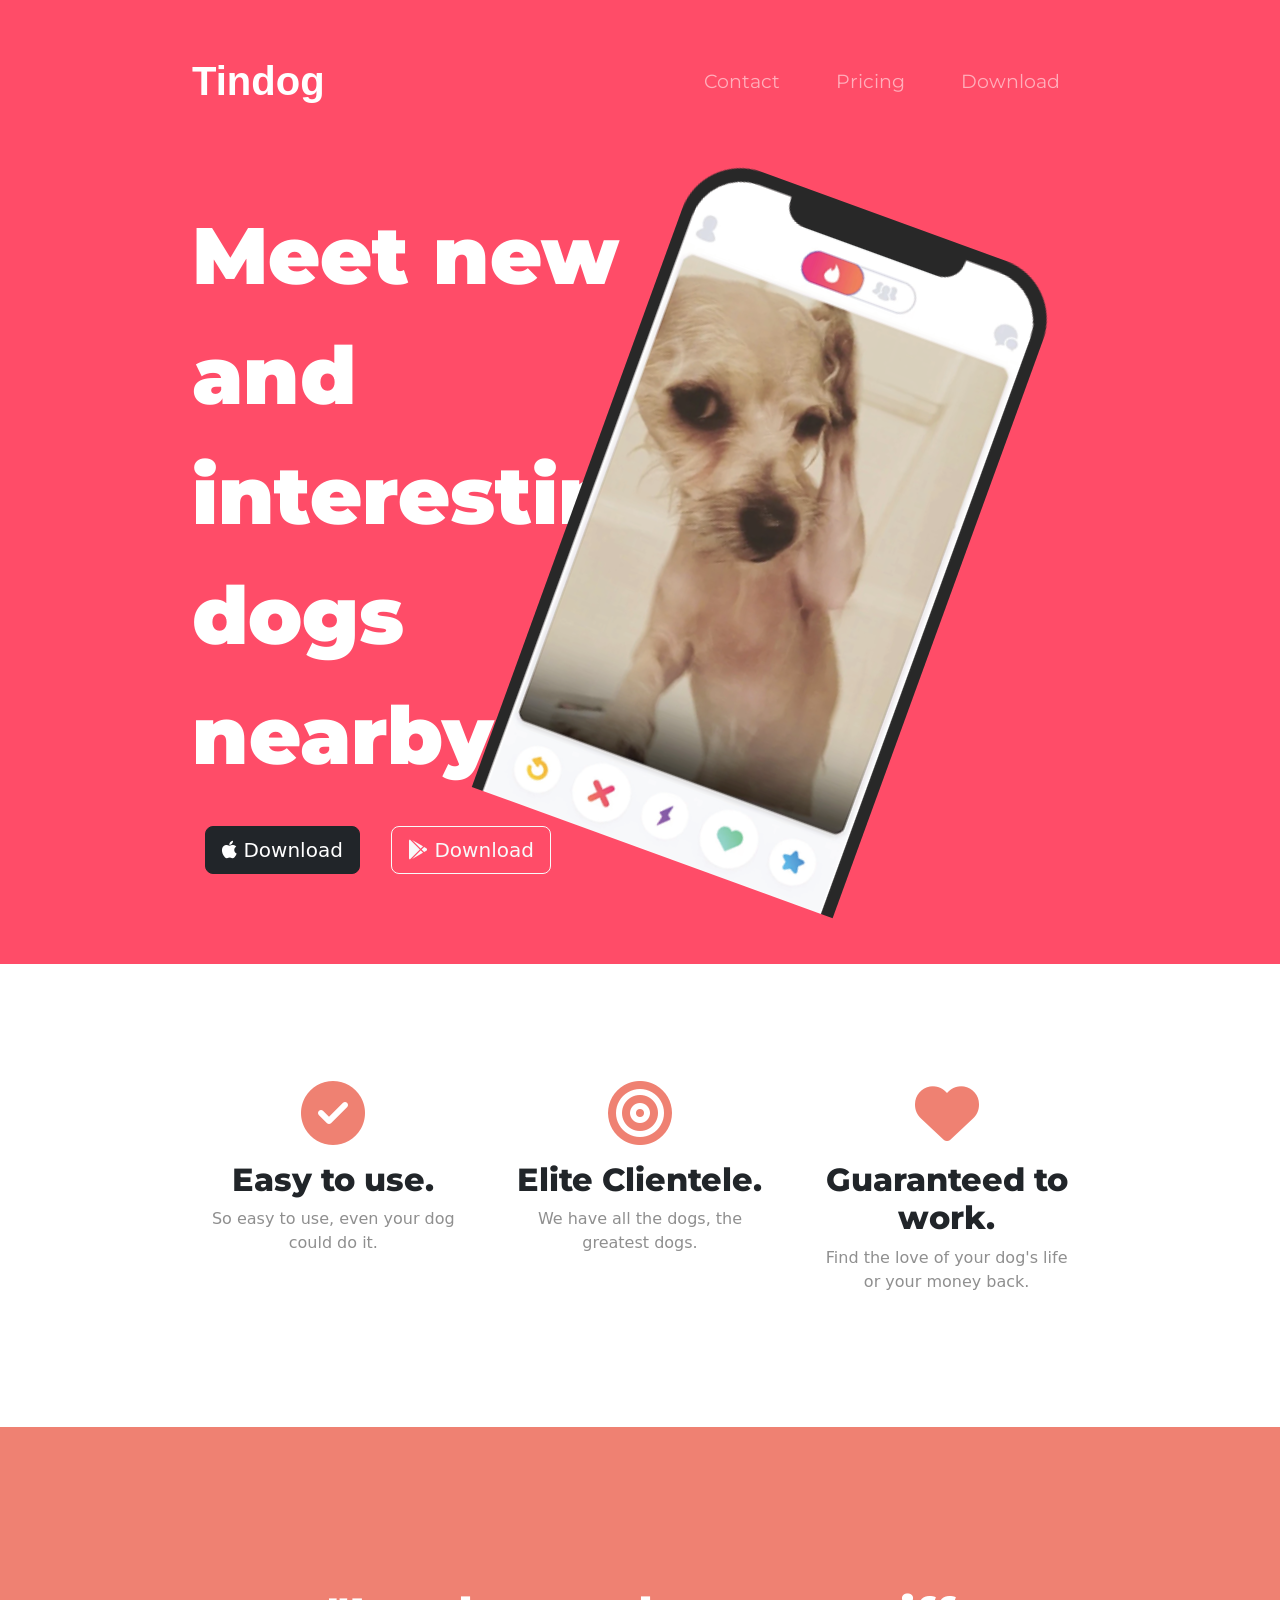
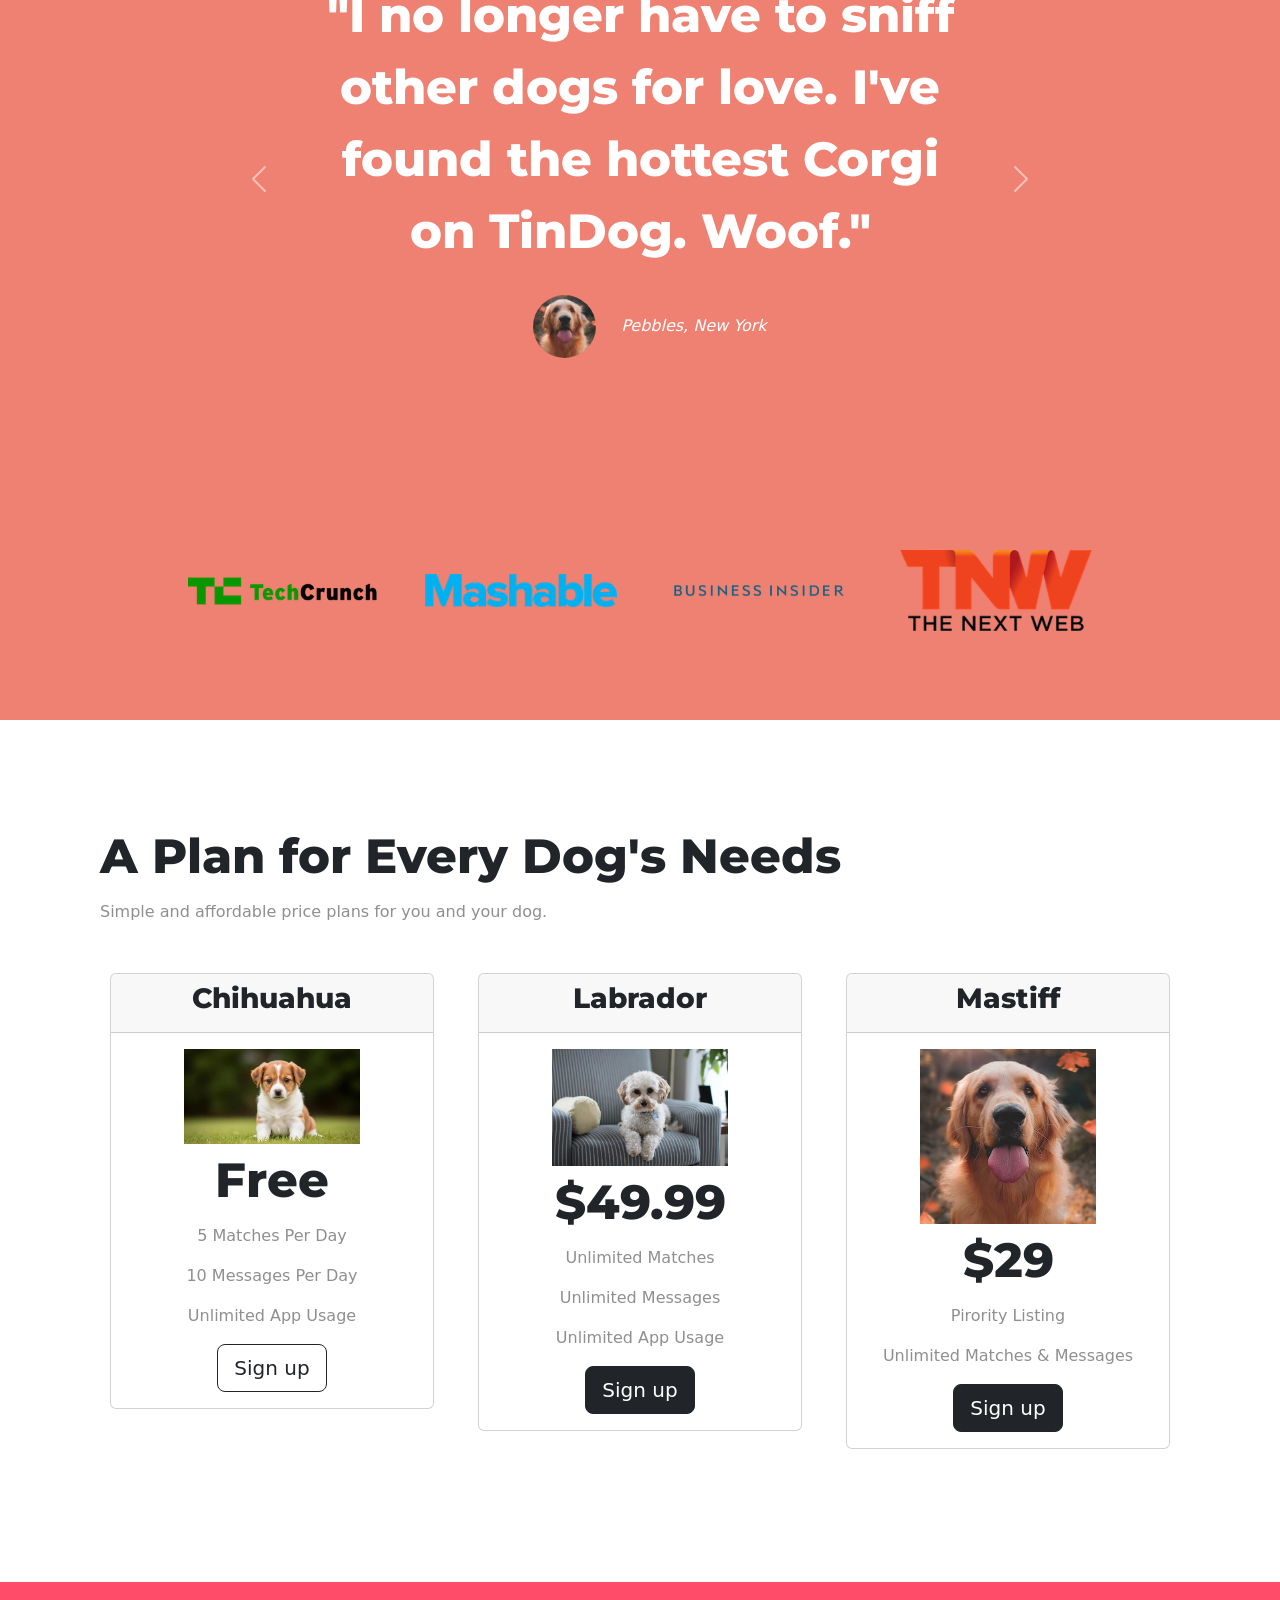
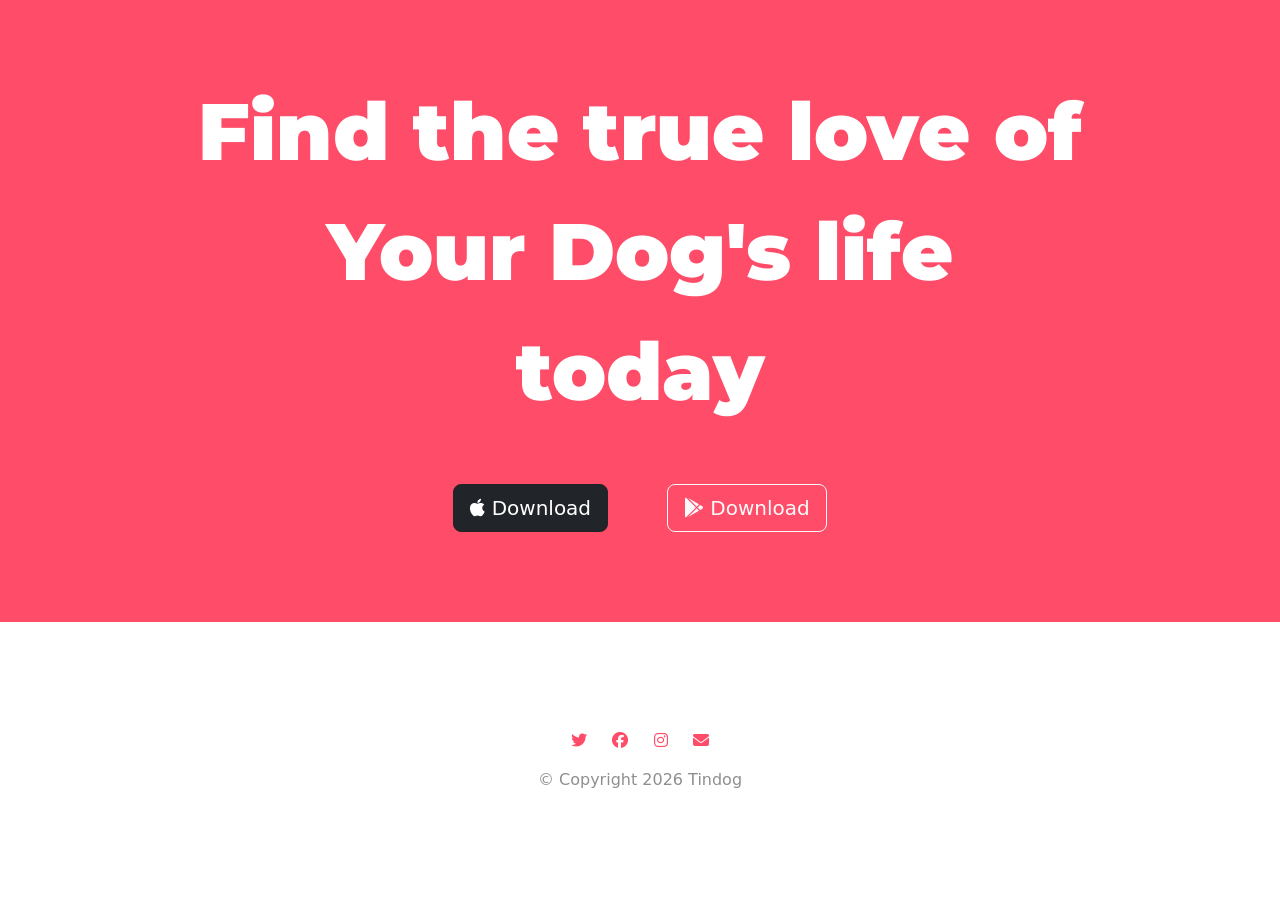
==== index.html @ c00edf41 "WORKING WITH BOOTSTRAP" ====
<!DOCTYPE html>
<html lang="en">

<head>
  <meta charset="UTF-8">
  <title>TinDog</title>

  <link rel="preconnect" href="https://fonts.googleapis.com">
  <link rel="preconnect" href="https://fonts.gstatic.com" crossorigin>
  <link href="https://fonts.googleapis.com/css2?family=Montserrat:ital,wght@0,100..900;1,100..900&display=swap"
    rel="stylesheet">

  <link href="https://cdn.jsdelivr.net/npm/bootstrap@5.3.8/dist/css/bootstrap.min.css" rel="stylesheet"
    integrity="sha384-sRIl4kxILFvY47J16cr9ZwB07vP4J8+LH7qKQnuqkuIAvNWLzeN8tE5YBujZqJLB" crossorigin="anonymous">
  <script src="https://cdn.jsdelivr.net/npm/bootstrap@5.3.8/dist/js/bootstrap.bundle.min.js"
    integrity="sha384-FKyoEForCGlyvwx9Hj09JcYn3nv7wiPVlz7YYwJrWVcXK/BmnVDxM+D2scQbITxI"
    crossorigin="anonymous"></script>

  <link rel="stylesheet" href="css/style.css">

  <link rel="stylesheet" href="https://cdnjs.cloudflare.com/ajax/libs/font-awesome/6.5.0/css/all.min.css">

</head>

<body>
  <section id="title">
    <div class="container-fluid">
      <!-- Nav bar -->
      <nav class="navbar navbar-expand-lg navbar-dark">
        <a class="navbar-brand" href="#">Tindog</a>

        <button class="navbar-toggler" type="button" data-bs-toggle="collapse" data-bs-target="#navbarSupportedContent"
          aria-controls="navbarSupportedContent" aria-expanded="false" aria-label="Toggle navigation">
          <span class="navbar-toggler-icon"></span>
        </button>
        <div class="collapse navbar-collapse" id="navbarSupportedContent">
          <ul class="navbar-nav ms-auto">
            <li class="nav-item">
              <a class="nav-link" href="#footer"> Contact</a>
            </li>
            <li class="nav-item">
              <a class="nav-link" href="#pricing"> Pricing</a>
            </li>
            <li class="nav-item">
              <a class="nav-link" href="#cta"> Download</a>
            </li>
          </ul>
        </div>
      </nav>


      <!-- Title -->
      <div class="row">
        <div class="col-lg-6">
          <h1 class="text">Meet new and interesting dogs nearby</h1>
          <button class="btn btn-dark btn-lg download-button " type="button"><i class="fa-brands fa-apple"></i>
            Download</button>
          <button class="btn btn-outline-light btn-lg  download-button" type="button"><i
              class="fa-brands fa-google-play"></i> Download</button>
        </div>

        <div class="col-lg-6">
          <img class="dog-img" src="images/iphone.png" alt="Bootstrap Themes">
        </div>
      </div>
    </div>
  </section>

  <!-- Features -->
  <section id="features">
    <div class="row">
      <div class="feature-box col-lg-4">
        <i class="icon fa-solid fa-circle-check fa-4x"></i>
        <h3 class="fs-2">Easy to use.</h3>
        <p>So easy to use, even your dog could do it.</p>
      </div>

      <div class="feature-box col-lg-4">
        <i class=" icon fa-solid fa-bullseye fa-4x"></i>
        <h3 class="fs-2">Elite Clientele.</h3>
        <p>We have all the dogs, the greatest dogs.</p>
      </div>

      <div class="feature-box col-lg-4">
        <i class="icon fa-solid fa-heart fa-4x"></i>
        <h3 class="fs-2">Guaranteed to work.</h3>
        <p>Find the love of your dog's life or your money back.</p>
      </div>
    </div>

  </section>

  <!-- Testimonial -->
  <section id="testimonial">
    <div id="testimonial-carousel" class="carousel slide" data-bs-ride="carousel" data-interval="50" data-pause="hover">
      <div class="carousel-inner">
        <div class="carousel-item active">
          <h2>"I no longer have to sniff other dogs for love. I've found the hottest Corgi on
            TinDog. Woof."</h2>
          <img src="images/dog-img.jpg" alt="dog image" class="testimonial-dog-image">
          <em>Pebbles, New York</em>
        </div>
        <div class="carousel-item">
          <h2>"This is a beautiful dog, takes care of the hoome, it has a mother
            and always friendly"</h2>
          <img src="images/dog-image1.jpeg" alt="dog image" class="testimonial-dog-image">
          <em>Pebbles, New York</em>
        </div>
        <div class="carousel-item">
          <h2>"This is a homely, good for kids"</h2>
          <img src="images/dog-image2.jpg" alt="dog image" class="testimonial-dog-image">
          <em>Pebbles, New York</em>
        </div>
      </div>

      <button class="carousel-control-prev" type="button" data-bs-target="#testimonial-carousel" data-bs-slide="prev">
        <span class="carousel-control-prev-icon" aria-hidden="true"></span>
        <span class="visually-hidden">Previous</span>
      </button>
      <button class="carousel-control-next" type="button" data-bs-target="#testimonial-carousel" data-bs-slide="next">
        <span class="carousel-control-next-icon" aria-hidden="true"></span>
        <span class="visually-hidden">Next</span>
      </button>
    </div>
  </section>


  <!-- Press -->
  <section id="press">
    <img src="images/techcrunch.png" alt="techcrunch" class="press-logos">
    <img src="images/mashable.png" alt="mashable " class="press-logos">
    <img src=" images/bizinsider.png" alt="bizinsider" class="press-logos">
    <img src=" images/tnw.png" alt="tnw" class="press-logos">

  </section>


  <!-- Pricing -->
  <section id="pricing">

    <h2>A Plan for Every Dog's Needs</h2>
    <p>Simple and affordable price plans for you and your dog.

    <div class="row">
      <div class="col-lg-4 col-md-6 col-sm-12 pricing-col ">
        <div class="card">
          <div class="card-header">
            <h3>Chihuahua</h3>
          </div>
          <div class="card-body">
            <img src="images/dog-image1.jpeg" alt="dogimg" class="dogs">
            <h2>Free</h2>
            <p>5 Matches Per Day</p>
            <p>10 Messages Per Day</p>
            <p>Unlimited App Usage</p>
            <button class="btn btn-lg btn-block btn-outline-dark type="button">Sign up</button>
          </div>
        </div>
      </div>

      <div class="col-lg-4 col-md-6 col-sm-12 pricing-col ">
        <div class="card">
          <div class="card-header">
            <h3>Labrador</h3>
          </div>
          <div class="card-body">
            <img src="images/dog-image2.jpg" alt="dogimg" class="dogs">
            <h2>$49.99</h2>
            <p>Unlimited Matches</p>
            <p>Unlimited Messages</p>
            <p>Unlimited App Usage</p>
            <button class="btn btn-lg btn-block btn-dark " type="button">Sign up</button>
          </div>
        </div>
      </div>

      <div class="col-lg-4 col-md-6 col-sm-12 pricing-col ">
        <div class="card">
          <div class="card-header">
            <h3>Mastiff</h3>
          </div>
          <div class="card-body">
            <img src="images/dog-img.jpg" alt="dogimg" class="dogs">
            <h2>$29</h2>
            <p>Pirority Listing</p>
            <p>Unlimited Matches & Messages</p>
            <button class="btn btn-lg btn-block btn-dark " type="button">Sign up</button>
          </div>
        </div>
      </div>
    </div>
  </section>

  <!-- Call to action -->
  <section id="cta">
    <h3 class="cta-heading">Find the true love of Your Dog's life today</h3>
    <button class="btn btn-dark btn-lg download-button " type="button"><i class="fa-brands fa-apple"></i>
      Download</button>
    <button class="btn btn-outline-light btn-lg  download-button" type="button"><i class="fa-brands fa-google-play"></i>
      Download</button>
  </section>

  <!-- Footer -->
  <section id="footer">
    <a href="https://twitter.com/godstimetasie" target="_blank"><i class="fa-brands fa-twitter footer-icons"></i></a>
    <a href="https://facebook.com/godstimetasie1" target="_blank"><i class="fa-brands fa-facebook footer-icons"></i></a>
    <a href="https://instagram.com/3ltech_academy" target="_blank"><i class="fa-brands fa-instagram footer-icons">
      </i></a>
    <a href="https://mailto:godstimetasie@gmail.com" target="_blank"><i
        class="fa-solid fa-envelope footer-icons"></i></a>
    <p>© Copyright 2026 Tindog</p>
  </section>
</body>

</html>
---- css/style.css ----
#title {
    background-color: #ff4c68;
}

.text {
    font-family: "Montserrat";
    font-size: 5rem;
    line-height: 1.5;
    font-weight: 900;
    color: white;
}

.container-fluid {
    padding: 3% 15% 7%;
}

.download-button {
    margin: 5% 3% 0%;
}

.navbar-brand {
    font-family: sans-serif;
    font-size: 2.5rem;
    font-weight: bold;
}

.navbar {
    padding-bottom: 5rem;
}

.nav-item {
    padding: 0px 20px;
    font-size: 1.2rem;
    font-family: "Montserrat";
}

.dog-img {
    width: 24rem;
    transform: rotate(20deg);
    position: absolute;
    right: 25%;
}

#features {
    padding: 7% 15%;
    background-color: #fff;
    position: relative;
}

.feature-box {
    text-align: center;
    padding: 3%;
}

h3 {
    font-family: "Montserrat";
    font-weight: 800;
}

p {
    color: #8f8f8f;
}

.icon {
    color: #ef8172;
    margin-bottom: 1rem;
}

.icon:hover {
    color: #ff4c68;
}

#testimonial {
    padding: 7% 15%;
    text-align: center;
    background-color: #ef8172;
    color: #fff;
}

h2 {
    font-family: "Montserrat";
    font-size: 3rem;
    line-height: 1.5;
    font-weight: 800;
}

.testimonial-dog-image {
    border-radius: 100%;
    width: 10%;
    margin: 20px;
}

#press {
    background-color: #ef8172;
    text-align: center;
    padding-bottom: 3%;
}

.press-logos {
    width: 15%;
    margin: 20px 20px 50px;
}

.carousel-item {
    padding: 7% 15%;
}

.dogs {
    width: 11rem;
}

#pricing {
    padding: 100px;
}

.pricing-col {
    text-align: center;
    padding: 3% 2%;
}

@media (max-width: 1080px) {
    .dog-img {
        position: static;
        transform: rotate(0deg);
        padding-top: 40px;
        padding-bottom: 20px;
    }
}

#cta {
    background-color: #ff4c68;
    color: #fff;
    padding: 7% 15%;
    text-align: center;
}

.cta-heading {
    font-family: 'Montserrat';
    font-size: 5rem;
    line-height: 1.5;
    font-weight: 900;
}

#footer {
    padding: 7% 15%;
    text-align: center;
}

.footer-icons {
    margin: 20px 10px;
    color: #ff4c68;
}


.footer-icons:hover {
    color: #ef8172;
}
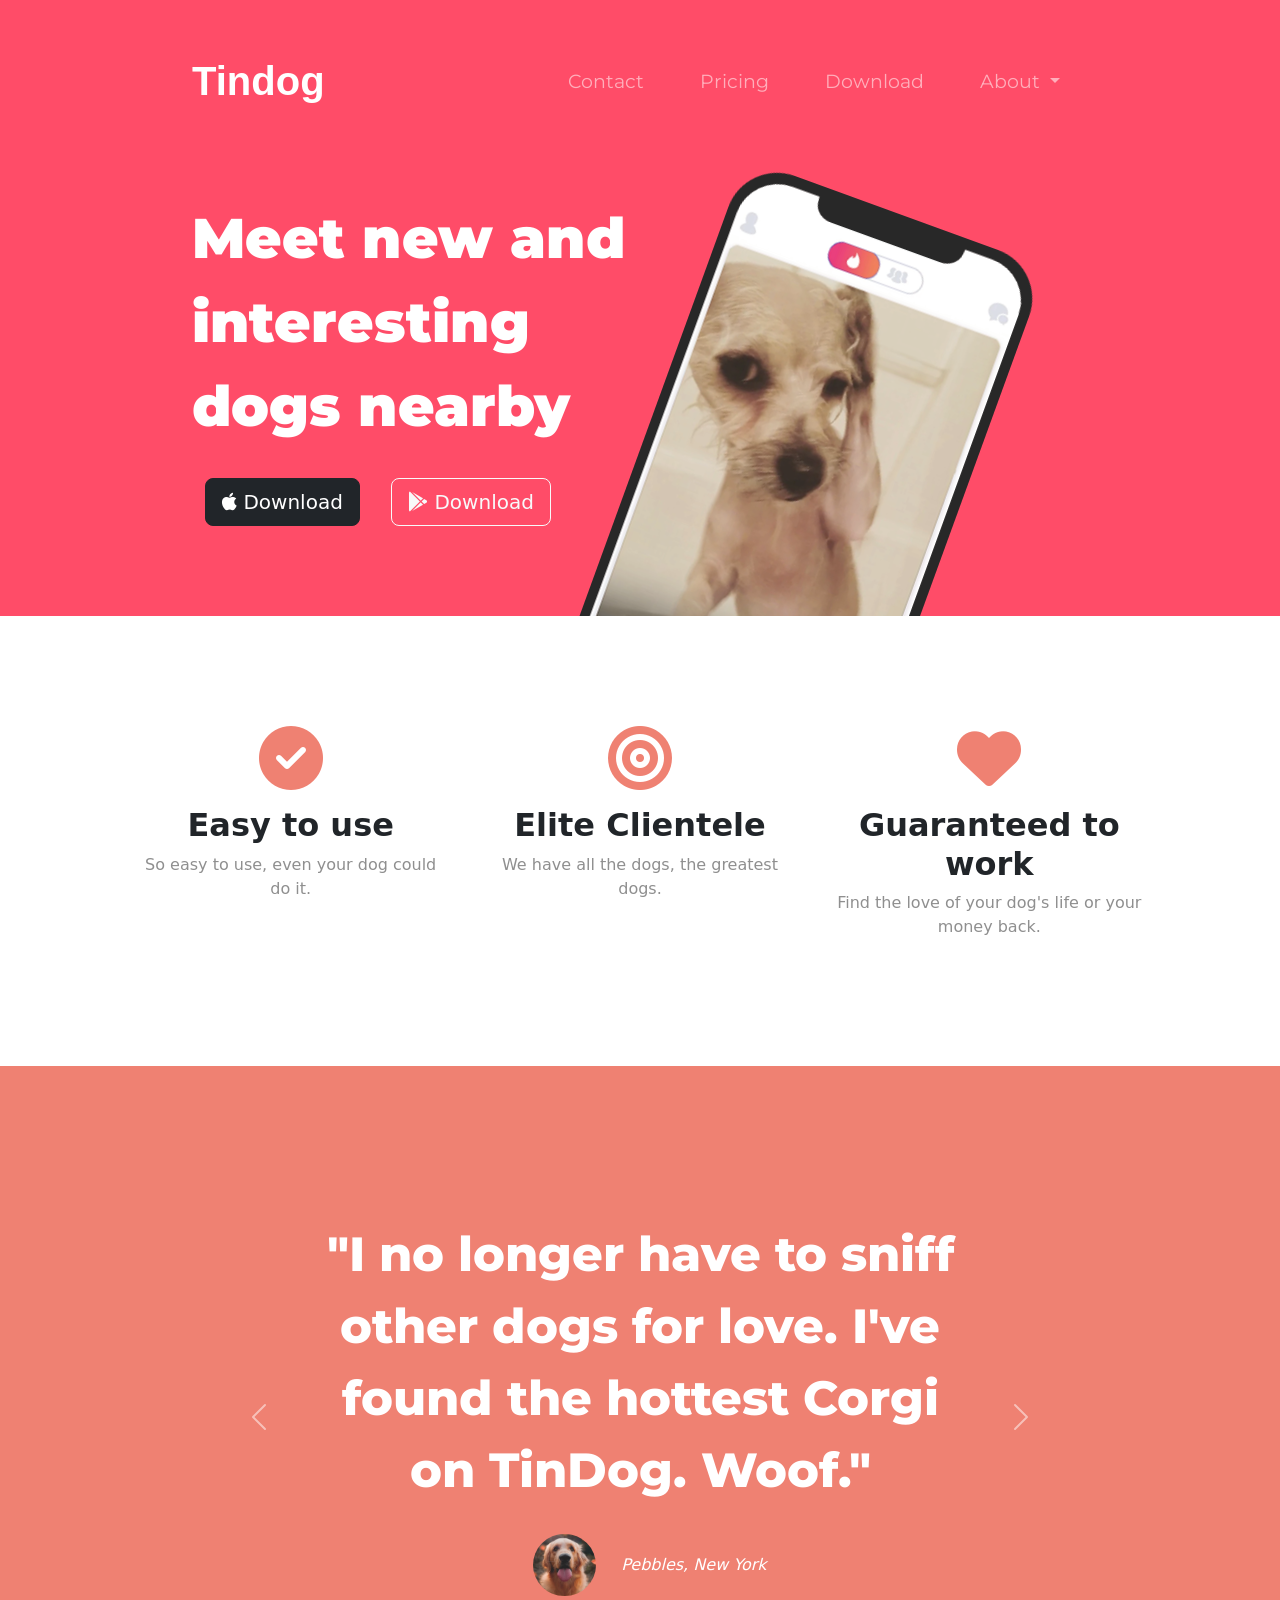
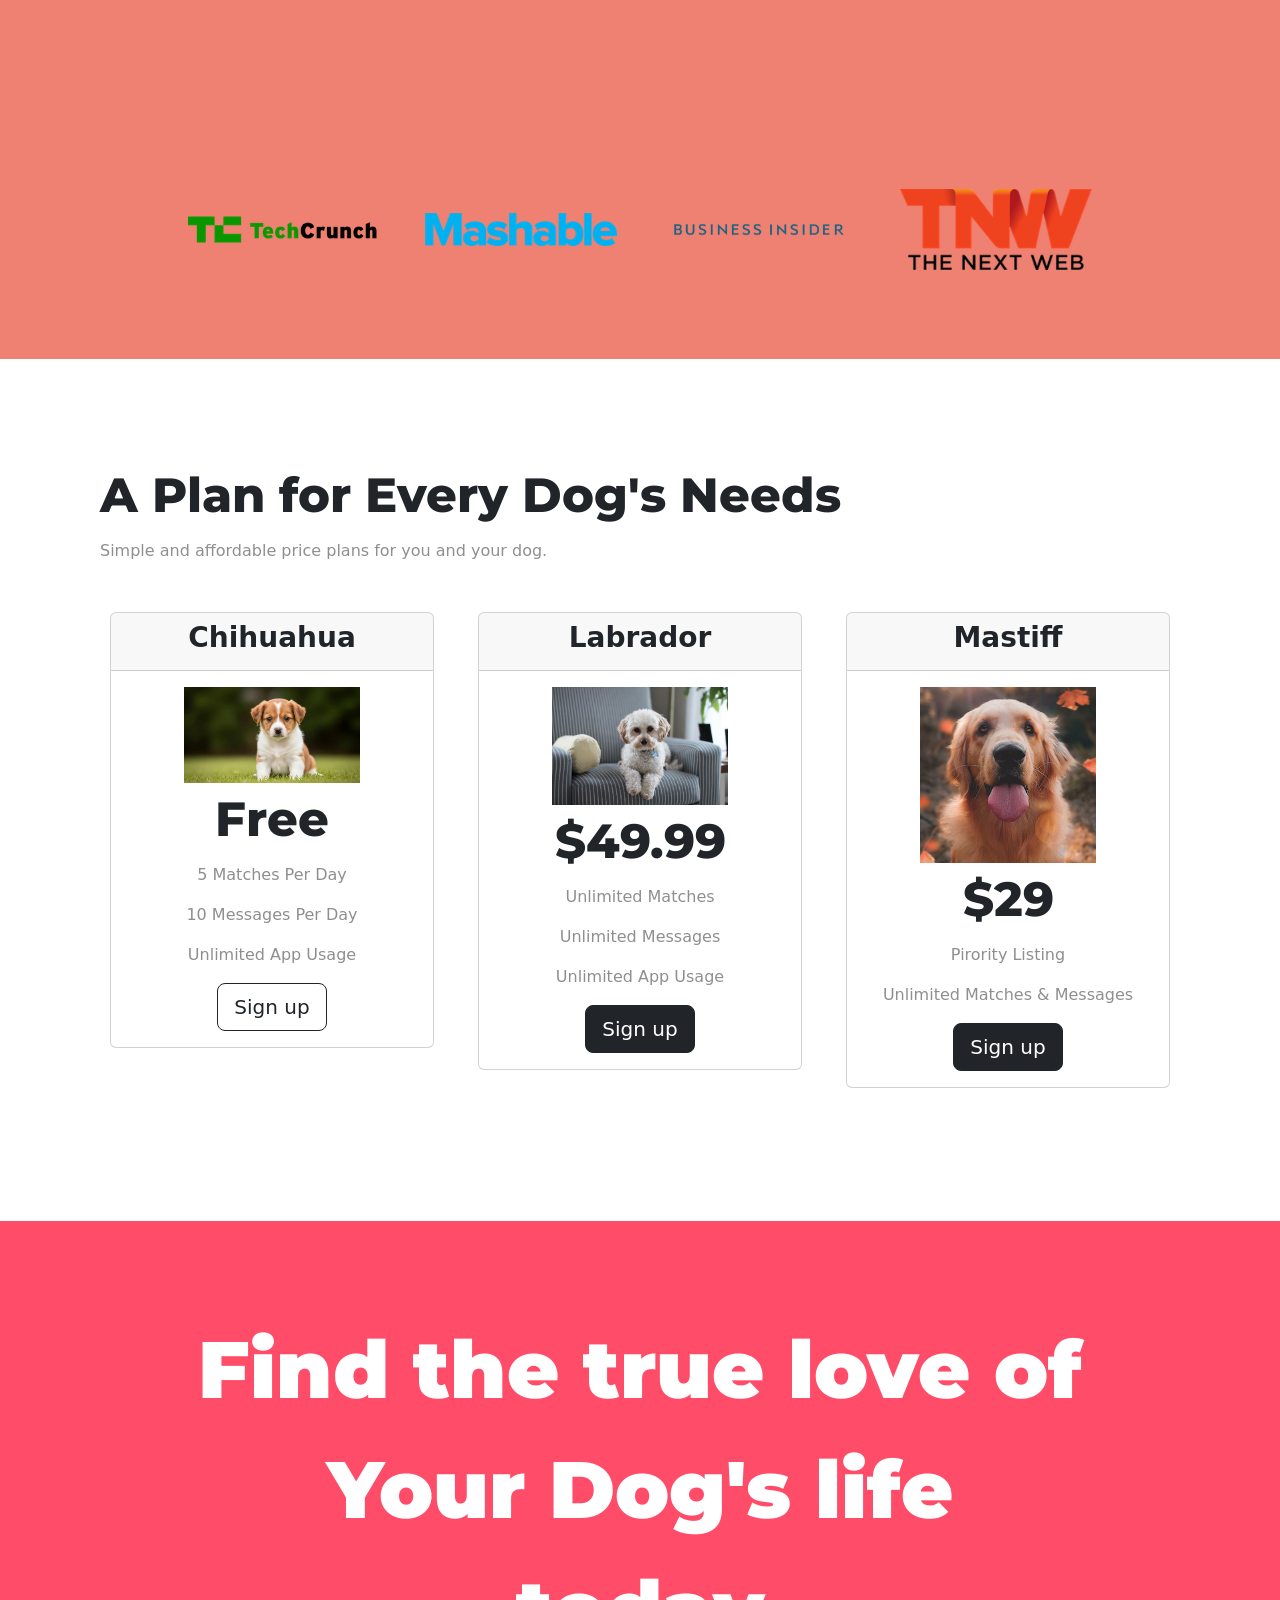
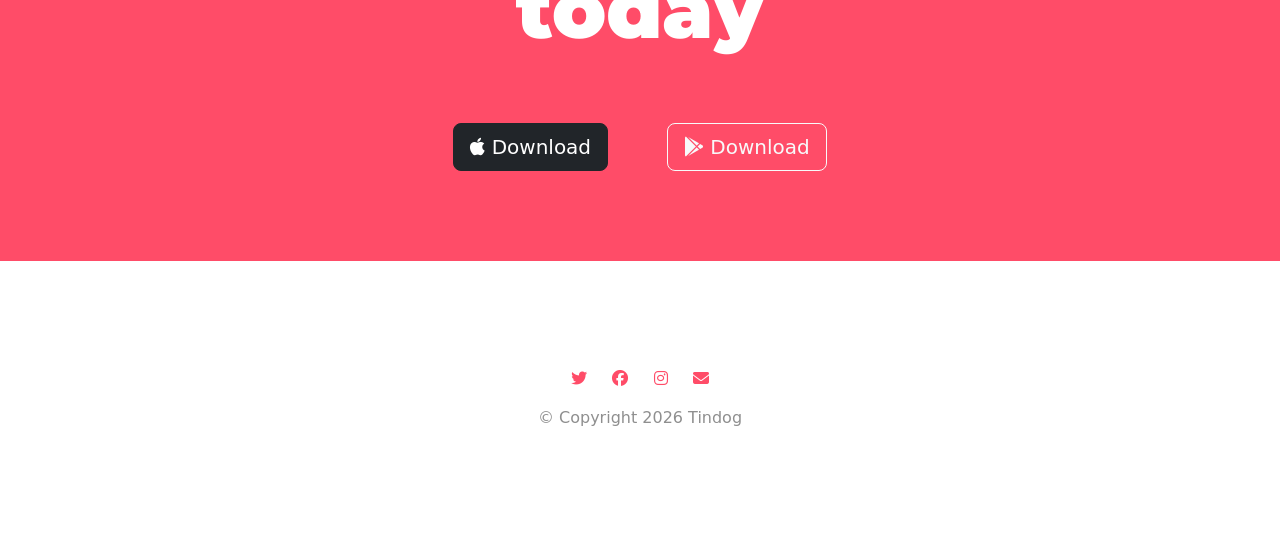
==== commit 53e73fd9: "WORKING WITH BOOTSTRAP" ====
--- a/index.html
+++ b/index.html
@@ -44,6 +44,21 @@
             <li class="nav-item">
               <a class="nav-link" href="#cta"> Download</a>
             </li>
+
+                        <li class="nav-item dropdown ">
+              <a class="nav-link dropdown-toggle" href="#" role="button" data-bs-toggle="dropdown" aria-expanded="false">
+                About
+              </a>
+              <ul class="dropdown-menu dropdown-menu-dark">
+                <li><a class="nav-link" href="pages/about-us.html">About us</a></li>
+                <hr class="dropdown-divider">
+                <li><a class="nav-link" href="pages/contact-us.html">Contact us</a></li>
+                <li>
+                  <hr class="dropdown-divider">
+                </li>
+                <li><a class="nav-link" href="pages/faqs.html">FAQs</a></li>
+              </ul>
+            </li>
           </ul>
         </div>
       </nav>
@@ -71,23 +86,22 @@
     <div class="row">
       <div class="feature-box col-lg-4">
         <i class="icon fa-solid fa-circle-check fa-4x"></i>
-        <h3 class="fs-2">Easy to use.</h3>
+        <h3 class="fs-2">Easy to use</h3>
         <p>So easy to use, even your dog could do it.</p>
       </div>
 
       <div class="feature-box col-lg-4">
         <i class=" icon fa-solid fa-bullseye fa-4x"></i>
-        <h3 class="fs-2">Elite Clientele.</h3>
+        <h3 class="fs-2">Elite Clientele</h3>
         <p>We have all the dogs, the greatest dogs.</p>
       </div>
 
       <div class="feature-box col-lg-4">
         <i class="icon fa-solid fa-heart fa-4x"></i>
-        <h3 class="fs-2">Guaranteed to work.</h3>
+        <h3 class="fs-2">Guaranteed to work</h3>
         <p>Find the love of your dog's life or your money back.</p>
       </div>
     </div>
-
   </section>
 
   <!-- Testimonial -->
--- a/css/style.css
+++ b/css/style.css
@@ -2,9 +2,14 @@
     background-color: #ff4c68;
 }
 
+ul .dropdown-menu {
+    background-color: #ff4c64;
+    color: #fff;
+}
+
 .text {
     font-family: "Montserrat";
-    font-size: 5rem;
+    font-size: 3.5rem;
     line-height: 1.5;
     font-weight: 900;
     color: white;
@@ -35,25 +40,25 @@
 }
 
 .dog-img {
-    width: 24rem;
+    width: 20rem;
     transform: rotate(20deg);
     position: absolute;
     right: 25%;
 }
 
 #features {
-    padding: 7% 15%;
+    padding: 7% 10%;
     background-color: #fff;
     position: relative;
 }
 
 .feature-box {
     text-align: center;
-    padding: 3%;
+    padding: 2%;
 }
 
 h3 {
-    font-family: "Montserrat";
+    font-family: "Montserrat" sans-serif;
     font-weight: 800;
 }
 
